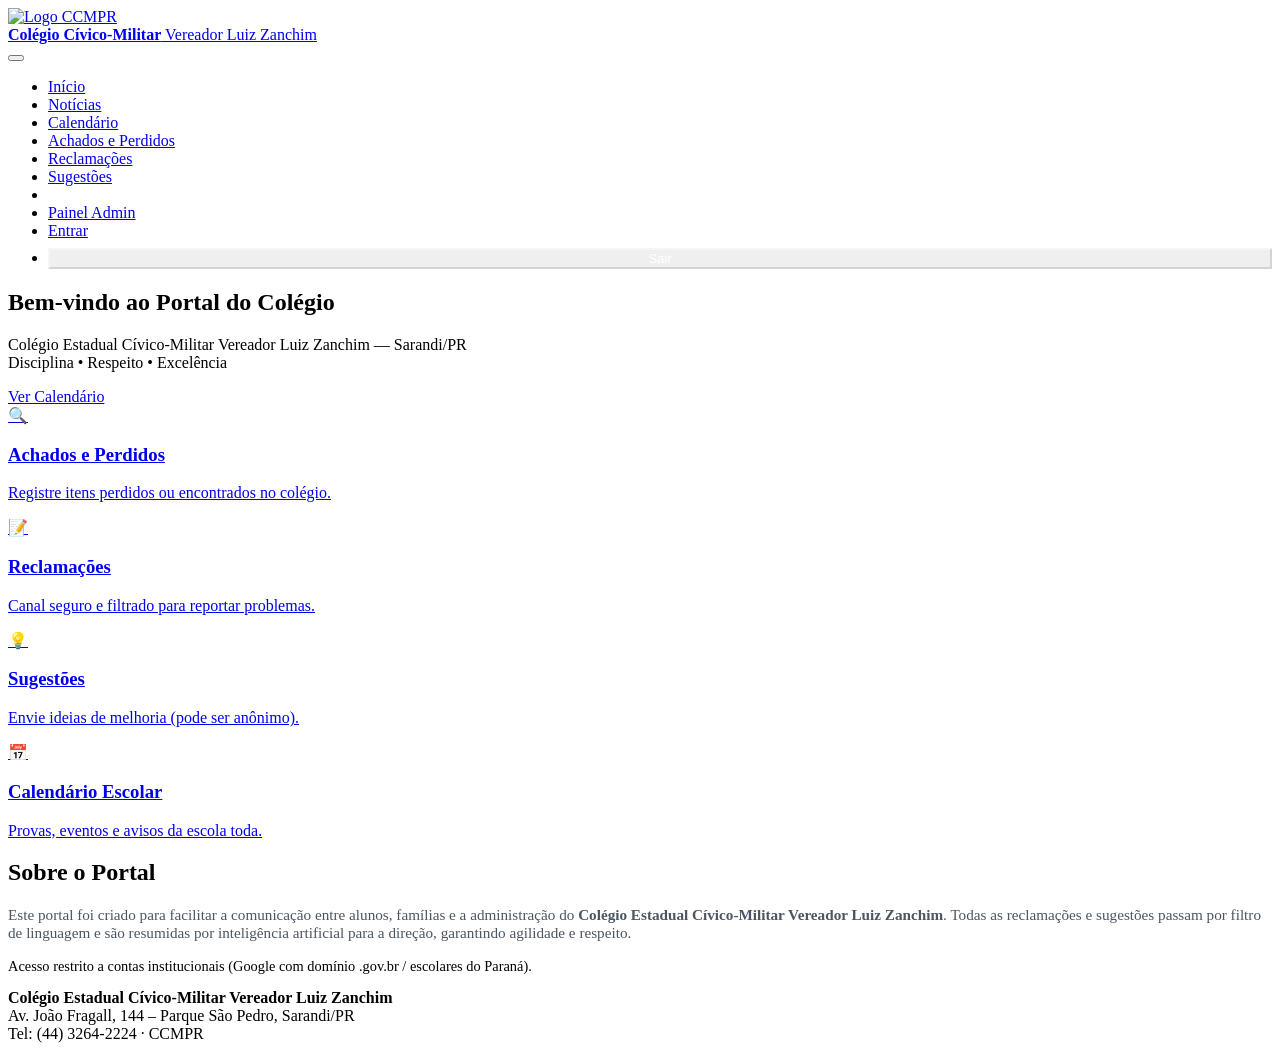
==== index.html @ 5ff1b3f7 "Add portal escolar: home, noticias, calendario, achados, reclamacoes, sugestoes" ====
<!DOCTYPE html>
<html lang="pt-BR">
<head>
  <meta charset="UTF-8" />
  <meta name="viewport" content="width=device-width, initial-scale=1.0" />
  <title>Colégio Estadual Cívico-Militar Vereador Luiz Zanchim</title>
  <link rel="stylesheet" href="css/style.css" />
  <link rel="icon" href="assets/logo.svg" />
</head>
<body>
  <header class="header">
    <div class="header-inner">
      <a href="index.html" class="logo-area">
        <img src="assets/logo.svg" alt="Logo CCMPR" />
        <div class="logo-text">
          <strong>Colégio Cívico-Militar</strong>
          <span>Vereador Luiz Zanchim</span>
        </div>
      </a>

      <button class="hamburger" id="hamburger" aria-label="Menu">
        <span></span><span></span><span></span>
      </button>

      <nav class="nav" id="nav">
        <ul>
          <li><a href="index.html" class="active">Início</a></li>
          <li><a href="noticias.html">Notícias</a></li>
          <li><a href="calendario.html">Calendário</a></li>
          <li><a href="achados.html">Achados e Perdidos</a></li>
          <li><a href="reclamacoes.html">Reclamações</a></li>
          <li><a href="sugestoes.html">Sugestões</a></li>
          <li class="divider"></li>
          <li id="nav-admin" class="hidden"><a href="admin.html">Painel Admin</a></li>
          <li id="nav-login"><a href="login.html">Entrar</a></li>
          <li><button class="btn btn-sm btn-outline hidden" id="btn-logout" style="width:100%;margin-top:0.5rem;border-color:rgba(255,255,255,0.4);color:white">Sair</button></li>
        </ul>
        <div class="user-info hidden" id="user-info"></div>
      </nav>
    </div>
  </header>
  <div class="overlay" id="overlay"></div>

  <main class="main">
    <section class="hero">
      <h1>Bem-vindo ao Portal do Colégio</h1>
      <p>Colégio Estadual Cívico-Militar Vereador Luiz Zanchim — Sarandi/PR<br>
         Disciplina • Respeito • Excelência</p>
      <div class="hero-btns">
        <a href="calendario.html" class="btn btn-primary">Ver Calendário</a>
        <a href="noticias.html" class="btn btn-outline" style="border-color:white;color:white">Notícias</a>
      </div>
    </section>

    <div class="features">
      <a href="achados.html" class="feature-card">
        <div class="feature-icon">🔍</div>
        <h3>Achados e Perdidos</h3>
        <p>Registre itens perdidos ou encontrados no colégio.</p>
      </a>
      <a href="reclamacoes.html" class="feature-card">
        <div class="feature-icon">📝</div>
        <h3>Reclamações</h3>
        <p>Canal seguro e filtrado para reportar problemas.</p>
      </a>
      <a href="sugestoes.html" class="feature-card">
        <div class="feature-icon">💡</div>
        <h3>Sugestões</h3>
        <p>Envie ideias de melhoria (pode ser anônimo).</p>
      </a>
      <a href="calendario.html" class="feature-card">
        <div class="feature-icon">📅</div>
        <h3>Calendário Escolar</h3>
        <p>Provas, eventos e avisos da escola toda.</p>
      </a>
    </div>

    <div class="card">
      <div class="card-header">
        <h2 class="card-title">Sobre o Portal</h2>
      </div>
      <p style="font-size:0.95rem;color:#4b5563">
        Este portal foi criado para facilitar a comunicação entre alunos, famílias e a administração do
        <strong>Colégio Estadual Cívico-Militar Vereador Luiz Zanchim</strong>.
        Todas as reclamações e sugestões passam por filtro de linguagem e são resumidas por inteligência artificial
        para a direção, garantindo agilidade e respeito.
      </p>
      <p style="margin-top:0.75rem;font-size:0.9rem;color:var(--gray)">
        Acesso restrito a contas institucionais (Google com domínio .gov.br / escolares do Paraná).
      </p>
    </div>
  </main>

  <footer class="footer">
    <strong>Colégio Estadual Cívico-Militar Vereador Luiz Zanchim</strong><br>
    Av. João Fragall, 144 – Parque São Pedro, Sarandi/PR<br>
    Tel: (44) 3264-2224 · CCMPR
  </footer>

  <script src="js/app.js"></script>
</body>
</html>
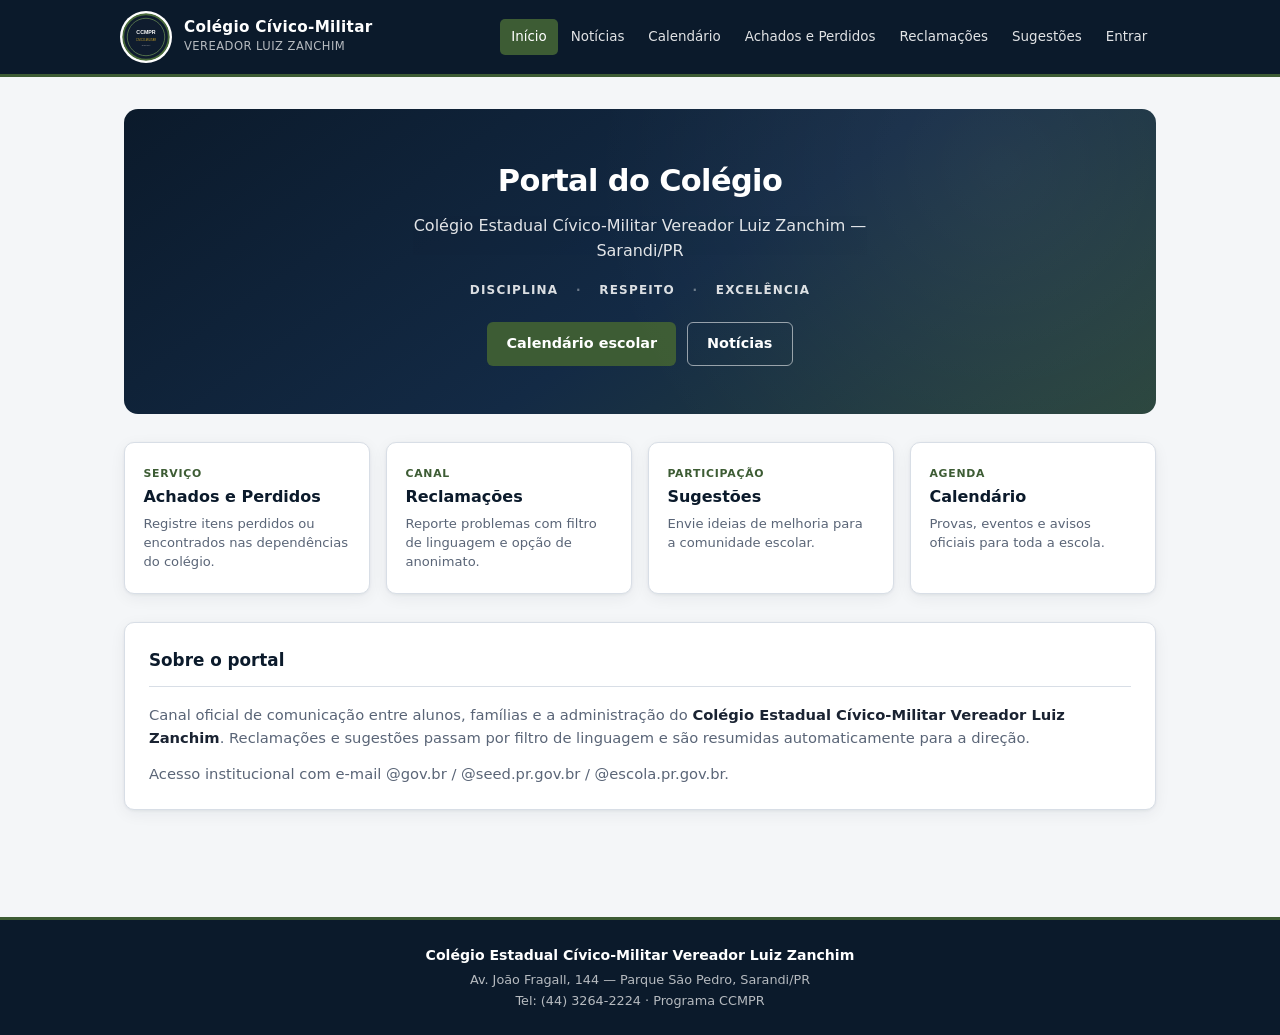
==== commit 53a2356b: "Home redesenhada: sem emojis, visual institucional" ====
--- a/index.html
+++ b/index.html
@@ -17,11 +17,9 @@
           <span>Vereador Luiz Zanchim</span>
         </div>
       </a>
-
       <button class="hamburger" id="hamburger" aria-label="Menu">
         <span></span><span></span><span></span>
       </button>
-
       <nav class="nav" id="nav">
         <ul>
           <li><a href="index.html" class="active">Início</a></li>
@@ -43,60 +41,64 @@
 
   <main class="main">
     <section class="hero">
-      <h1>Bem-vindo ao Portal do Colégio</h1>
-      <p>Colégio Estadual Cívico-Militar Vereador Luiz Zanchim — Sarandi/PR<br>
-         Disciplina • Respeito • Excelência</p>
+      <h1>Portal do Colégio</h1>
+      <p>Colégio Estadual Cívico-Militar Vereador Luiz Zanchim — Sarandi/PR</p>
+      <div class="hero-values">
+        <span>Disciplina</span>
+        <span>Respeito</span>
+        <span>Excelência</span>
+      </div>
       <div class="hero-btns">
-        <a href="calendario.html" class="btn btn-primary">Ver Calendário</a>
-        <a href="noticias.html" class="btn btn-outline" style="border-color:white;color:white">Notícias</a>
+        <a href="calendario.html" class="btn btn-primary">Calendário escolar</a>
+        <a href="noticias.html" class="btn btn-outline">Notícias</a>
       </div>
     </section>
 
     <div class="features">
       <a href="achados.html" class="feature-card">
-        <div class="feature-icon">🔍</div>
+        <span class="feature-label">Serviço</span>
         <h3>Achados e Perdidos</h3>
-        <p>Registre itens perdidos ou encontrados no colégio.</p>
+        <p>Registre itens perdidos ou encontrados nas dependências do colégio.</p>
       </a>
       <a href="reclamacoes.html" class="feature-card">
-        <div class="feature-icon">📝</div>
+        <span class="feature-label">Canal</span>
         <h3>Reclamações</h3>
-        <p>Canal seguro e filtrado para reportar problemas.</p>
+        <p>Reporte problemas com filtro de linguagem e opção de anonimato.</p>
       </a>
       <a href="sugestoes.html" class="feature-card">
-        <div class="feature-icon">💡</div>
+        <span class="feature-label">Participação</span>
         <h3>Sugestões</h3>
-        <p>Envie ideias de melhoria (pode ser anônimo).</p>
+        <p>Envie ideias de melhoria para a comunidade escolar.</p>
       </a>
       <a href="calendario.html" class="feature-card">
-        <div class="feature-icon">📅</div>
-        <h3>Calendário Escolar</h3>
-        <p>Provas, eventos e avisos da escola toda.</p>
+        <span class="feature-label">Agenda</span>
+        <h3>Calendário</h3>
+        <p>Provas, eventos e avisos oficiais para toda a escola.</p>
       </a>
     </div>
 
     <div class="card">
       <div class="card-header">
-        <h2 class="card-title">Sobre o Portal</h2>
+        <h2 class="card-title">Sobre o portal</h2>
       </div>
-      <p style="font-size:0.95rem;color:#4b5563">
-        Este portal foi criado para facilitar a comunicação entre alunos, famílias e a administração do
+      <p class="info-block">
+        Canal oficial de comunicação entre alunos, famílias e a administração do
         <strong>Colégio Estadual Cívico-Militar Vereador Luiz Zanchim</strong>.
-        Todas as reclamações e sugestões passam por filtro de linguagem e são resumidas por inteligência artificial
-        para a direção, garantindo agilidade e respeito.
+        Reclamações e sugestões passam por filtro de linguagem e são resumidas
+        automaticamente para a direção.
       </p>
-      <p style="margin-top:0.75rem;font-size:0.9rem;color:var(--gray)">
-        Acesso restrito a contas institucionais (Google com domínio .gov.br / escolares do Paraná).
+      <p class="info-block" style="margin-top:0.75rem">
+        Acesso institucional com e-mail @gov.br / @seed.pr.gov.br / @escola.pr.gov.br.
       </p>
     </div>
   </main>
 
   <footer class="footer">
-    <strong>Colégio Estadual Cívico-Militar Vereador Luiz Zanchim</strong><br>
-    Av. João Fragall, 144 – Parque São Pedro, Sarandi/PR<br>
-    Tel: (44) 3264-2224 · CCMPR
+    <strong>Colégio Estadual Cívico-Militar Vereador Luiz Zanchim</strong>
+    Av. João Fragall, 144 — Parque São Pedro, Sarandi/PR<br>
+    Tel: (44) 3264-2224 · Programa CCMPR
   </footer>
 
   <script src="js/app.js"></script>
 </body>
-</html>+</html>
--- a/css/style.css
+++ b/css/style.css
@@ -0,0 +1,174 @@
+/* CCM Luiz Zanchim — design institucional */
+:root {
+  --navy: #0b1a2b;
+  --navy-mid: #132a45;
+  --navy-soft: #1e3a5f;
+  --olive: #3d5c34;
+  --olive-mid: #4f7344;
+  --olive-soft: #e8f0e6;
+  --gold: #b8973a;
+  --white: #ffffff;
+  --bg: #f4f6f8;
+  --text: #1a2332;
+  --text-muted: #5a6577;
+  --border: #d8dee6;
+  --danger: #9b1c1c;
+  --radius: 10px;
+  --radius-sm: 6px;
+  --shadow: 0 1px 3px rgba(11,26,43,.06), 0 4px 16px rgba(11,26,43,.06);
+  --shadow-lg: 0 8px 30px rgba(11,26,43,.1);
+  --font: "Segoe UI", system-ui, -apple-system, BlinkMacSystemFont, "Helvetica Neue", Arial, sans-serif;
+  --max: 1080px;
+}
+*,*::before,*::after{box-sizing:border-box;margin:0;padding:0}
+html{scroll-behavior:smooth;-webkit-text-size-adjust:100%}
+body{font-family:var(--font);background:var(--bg);color:var(--text);line-height:1.6;min-height:100vh;font-size:16px}
+a{color:inherit;text-decoration:none}
+img{max-width:100%;display:block}
+ul{list-style:none}
+button,input,textarea,select{font-family:inherit}
+
+.header{background:var(--navy);color:var(--white);position:sticky;top:0;z-index:1000;border-bottom:3px solid var(--olive)}
+.header-inner{max-width:var(--max);margin:0 auto;padding:.7rem 1.25rem;display:flex;align-items:center;justify-content:space-between;gap:1rem}
+.logo-area{display:flex;align-items:center;gap:.75rem;min-width:0}
+.logo-area img{width:48px;height:48px;border-radius:50%;border:2px solid rgba(255,255,255,.2);background:var(--white);flex-shrink:0;object-fit:cover}
+.logo-text{display:flex;flex-direction:column;min-width:0}
+.logo-text strong{font-size:.9rem;font-weight:650;letter-spacing:.02em;line-height:1.25;white-space:nowrap;overflow:hidden;text-overflow:ellipsis}
+.logo-text span{font-size:.7rem;opacity:.7;letter-spacing:.04em;text-transform:uppercase}
+
+.hamburger{width:44px;height:44px;display:flex;flex-direction:column;align-items:center;justify-content:center;gap:5px;background:transparent;border:none;cursor:pointer;flex-shrink:0}
+.hamburger span{display:block;width:20px;height:2px;background:var(--white);border-radius:1px;transition:.25s ease}
+.hamburger.active span:nth-child(1){transform:translateY(7px) rotate(45deg)}
+.hamburger.active span:nth-child(2){opacity:0}
+.hamburger.active span:nth-child(3){transform:translateY(-7px) rotate(-45deg)}
+
+.nav{position:fixed;top:0;right:-100%;width:min(300px,88vw);height:100vh;background:var(--navy-mid);padding:4.5rem 1.25rem 2rem;transition:right .28s ease;box-shadow:-8px 0 30px rgba(0,0,0,.3);overflow-y:auto;z-index:1001}
+.nav.open{right:0}
+.nav ul{display:flex;flex-direction:column;gap:.2rem}
+.nav a{display:flex;align-items:center;min-height:46px;padding:.7rem 1rem;border-radius:var(--radius-sm);font-size:.95rem;font-weight:500;color:rgba(255,255,255,.88);transition:background .2s,color .2s}
+.nav a:hover,.nav a.active{background:var(--olive);color:var(--white)}
+.nav .divider{height:1px;background:rgba(255,255,255,.1);margin:.6rem 0}
+.nav .user-info{margin-top:1.25rem;padding:.9rem 1rem;background:rgba(0,0,0,.25);border-radius:var(--radius-sm);font-size:.85rem;line-height:1.4}
+.overlay{position:fixed;inset:0;background:rgba(0,0,0,.45);opacity:0;visibility:hidden;transition:.25s;z-index:999}
+.overlay.show{opacity:1;visibility:visible}
+
+.main{max-width:var(--max);margin:0 auto;padding:1.5rem 1.25rem 3rem}
+.page-title{font-size:1.5rem;font-weight:700;color:var(--navy);margin-bottom:.3rem;letter-spacing:-.01em}
+.page-subtitle{color:var(--text-muted);font-size:.95rem;margin-bottom:1.5rem;max-width:560px}
+
+.hero{background:linear-gradient(145deg,var(--navy) 0%,var(--navy-mid) 55%,var(--olive) 140%);color:var(--white);border-radius:14px;padding:2.25rem 1.5rem;margin-bottom:1.75rem;text-align:center;position:relative;overflow:hidden}
+.hero::after{content:"";position:absolute;inset:0;background:radial-gradient(circle at 85% 20%,rgba(255,255,255,.06),transparent 45%);pointer-events:none}
+.hero h1{font-size:1.45rem;font-weight:700;margin-bottom:.5rem;letter-spacing:-.02em;position:relative}
+.hero p{font-size:.92rem;opacity:.88;max-width:480px;margin:0 auto 1.1rem;position:relative;line-height:1.55}
+.hero-values{display:flex;flex-wrap:wrap;justify-content:center;gap:.35rem 1.1rem;margin-bottom:1.35rem;position:relative;font-size:.75rem;letter-spacing:.1em;text-transform:uppercase;opacity:.85;font-weight:600}
+.hero-values span+span::before{content:"·";margin-right:1.1rem;opacity:.45}
+.hero-btns{display:flex;flex-wrap:wrap;gap:.65rem;justify-content:center;position:relative}
+
+.btn{display:inline-flex;align-items:center;justify-content:center;gap:.4rem;padding:.7rem 1.2rem;border:none;border-radius:var(--radius-sm);font-weight:600;font-size:.9rem;cursor:pointer;transition:.2s ease;min-height:44px;line-height:1.2}
+.btn-primary{background:var(--olive);color:var(--white)}.btn-primary:hover{background:var(--olive-mid)}
+.btn-navy{background:var(--navy);color:var(--white)}.btn-navy:hover{background:var(--navy-soft)}
+.btn-outline{background:transparent;border:1.5px solid rgba(255,255,255,.55);color:var(--white)}.btn-outline:hover{background:rgba(255,255,255,.12);border-color:var(--white)}
+.btn-outline-dark{background:transparent;border:1.5px solid var(--olive);color:var(--olive)}.btn-outline-dark:hover{background:var(--olive);color:var(--white)}
+.btn-sm{padding:.4rem .85rem;font-size:.8rem;min-height:36px}
+.btn:disabled{opacity:.5;cursor:not-allowed}
+
+.features{display:grid;grid-template-columns:1fr 1fr;gap:.85rem;margin-bottom:1.75rem}
+.feature-card{background:var(--white);border:1px solid var(--border);border-radius:var(--radius);padding:1.25rem 1rem;text-align:left;transition:.2s ease;box-shadow:var(--shadow);display:flex;flex-direction:column;gap:.3rem}
+.feature-card:hover{border-color:var(--olive);box-shadow:var(--shadow-lg);transform:translateY(-2px)}
+.feature-label{font-size:.68rem;font-weight:700;letter-spacing:.07em;text-transform:uppercase;color:var(--olive)}
+.feature-card h3{font-size:1rem;font-weight:650;color:var(--navy);line-height:1.3}
+.feature-card p{font-size:.82rem;color:var(--text-muted);line-height:1.45;margin-top:.1rem}
+
+.card{background:var(--white);border:1px solid var(--border);border-radius:var(--radius);box-shadow:var(--shadow);padding:1.35rem;margin-bottom:1.15rem}
+.card-header{display:flex;justify-content:space-between;align-items:center;margin-bottom:1rem;padding-bottom:.75rem;border-bottom:1px solid var(--border)}
+.card-title{font-size:1.05rem;font-weight:650;color:var(--navy)}
+
+.form-group{margin-bottom:1.1rem}
+.form-group label{display:block;font-weight:600;font-size:.85rem;margin-bottom:.35rem;color:var(--navy)}
+.form-group input,.form-group textarea,.form-group select{width:100%;padding:.75rem .9rem;border:1.5px solid var(--border);border-radius:var(--radius-sm);font-size:1rem;background:var(--white);color:var(--text);transition:border-color .2s,box-shadow .2s}
+.form-group input:focus,.form-group textarea:focus,.form-group select:focus{outline:none;border-color:var(--olive);box-shadow:0 0 0 3px rgba(61,92,52,.15)}
+.form-group textarea{min-height:120px;resize:vertical}
+.form-hint{font-size:.78rem;color:var(--text-muted);margin-top:.3rem}
+.checkbox-row{display:flex;align-items:center;gap:.55rem;margin:.85rem 0;font-size:.9rem}
+.checkbox-row input{width:18px;height:18px;accent-color:var(--olive);flex-shrink:0}
+.filter-warning{display:none;background:#fef2f2;border:1px solid #f5c2c2;color:var(--danger);padding:.7rem .9rem;border-radius:var(--radius-sm);font-size:.85rem;margin-top:.5rem}
+.filter-warning.show{display:block}
+
+.badge{display:inline-block;padding:.2rem .55rem;border-radius:4px;font-size:.68rem;font-weight:700;letter-spacing:.03em;text-transform:uppercase}
+.badge-pending{background:#fef3c7;color:#854d0e}
+.badge-lost{background:#fee2e2;color:#991b1b}
+.badge-found{background:#dbeafe;color:#1e40af}
+.badge-anon{background:#e5e7eb;color:#374151}
+
+.item-list{display:flex;flex-direction:column;gap:.75rem}
+.item-card{background:var(--white);border:1px solid var(--border);border-radius:var(--radius);padding:1.1rem 1.15rem;transition:.2s}
+.item-card:hover{border-color:var(--olive-mid);box-shadow:var(--shadow)}
+.item-meta{display:flex;flex-wrap:wrap;gap:.4rem 1rem;font-size:.8rem;color:var(--text-muted);margin-top:.5rem}
+
+.calendar-nav{display:flex;align-items:center;justify-content:space-between;gap:.5rem;margin-bottom:1.15rem}
+.calendar-nav h2{font-size:1.1rem;font-weight:650;text-align:center;flex:1;text-transform:capitalize;color:var(--navy)}
+.calendar-grid{display:grid;grid-template-columns:repeat(7,1fr);gap:3px;margin-bottom:1.35rem}
+.cal-day-name{text-align:center;font-size:.68rem;font-weight:700;color:var(--text-muted);padding:.35rem 0;text-transform:uppercase;letter-spacing:.04em}
+.cal-day{aspect-ratio:1;display:flex;flex-direction:column;align-items:center;justify-content:flex-start;padding:.35rem .1rem;border-radius:6px;font-size:.8rem;background:var(--white);border:1px solid transparent;color:var(--text)}
+.cal-day.other-month{opacity:.3}
+.cal-day.today{border-color:var(--olive);background:var(--olive-soft);font-weight:700}
+.cal-day.has-event{background:#eef4ec}
+.cal-dot{width:5px;height:5px;border-radius:50%;background:var(--olive);margin-top:2px}
+.event-list{display:flex;flex-direction:column;gap:.6rem}
+.event-item{display:flex;gap:.85rem;padding:.85rem 1rem;background:var(--bg);border-radius:var(--radius-sm);border-left:3px solid var(--olive)}
+.event-date{min-width:44px;text-align:center;font-weight:700;color:var(--olive);font-size:.85rem;line-height:1.3}
+.event-info h4{font-size:.92rem;font-weight:650;margin-bottom:.15rem;color:var(--navy)}
+.event-info p{font-size:.8rem;color:var(--text-muted)}
+
+.news-grid{display:grid;gap:1rem}
+.news-card{background:var(--white);border:1px solid var(--border);border-radius:var(--radius);overflow:hidden;box-shadow:var(--shadow);transition:.2s}
+.news-card:hover{box-shadow:var(--shadow-lg);border-color:var(--olive-mid)}
+.news-body{padding:1.2rem 1.25rem}
+.news-date{font-size:.75rem;color:var(--text-muted);margin-bottom:.35rem;font-weight:500}
+.news-body h3{font-size:1.05rem;font-weight:650;margin-bottom:.45rem;color:var(--navy);line-height:1.35}
+.news-body p{font-size:.9rem;color:var(--text-muted);line-height:1.55}
+
+.admin-summary{background:linear-gradient(145deg,var(--navy) 0%,var(--navy-mid) 70%);color:var(--white);border-radius:var(--radius);padding:1.35rem;margin-bottom:1.35rem;border-top:3px solid var(--olive)}
+.admin-summary h3{font-size:1rem;font-weight:650;margin-bottom:.75rem}
+.summary-box{background:rgba(255,255,255,.08);border-radius:var(--radius-sm);padding:1rem;font-size:.9rem;line-height:1.55;border:1px solid rgba(255,255,255,.1)}
+.stats-row{display:grid;grid-template-columns:repeat(3,1fr);gap:.55rem;margin-top:1rem}
+.stat-box{background:rgba(255,255,255,.08);border-radius:var(--radius-sm);padding:.85rem .5rem;text-align:center;border:1px solid rgba(255,255,255,.08)}
+.stat-box .num{font-size:1.35rem;font-weight:700;line-height:1.2}
+.stat-box .label{font-size:.68rem;opacity:.8;margin-top:.15rem;text-transform:uppercase;letter-spacing:.04em}
+
+.empty-state{text-align:center;padding:2.25rem 1rem;color:var(--text-muted);font-size:.95rem}
+.login-box{max-width:400px;margin:1.5rem auto;text-align:center}
+.login-box img{width:80px;height:80px;margin:0 auto 1.15rem;border-radius:50%;border:2px solid var(--border)}
+
+.footer{background:var(--navy);color:rgba(255,255,255,.7);text-align:center;padding:1.5rem 1.25rem;font-size:.8rem;margin-top:2rem;border-top:3px solid var(--olive);line-height:1.6}
+.footer strong{color:var(--white);display:block;margin-bottom:.25rem;font-size:.88rem}
+
+.hidden{display:none!important}
+.flex-between{display:flex;justify-content:space-between;align-items:center;flex-wrap:wrap;gap:.65rem}
+.info-block{font-size:.92rem;color:var(--text-muted);line-height:1.6}
+.info-block strong{color:var(--text)}
+
+@media(min-width:768px){
+  .hamburger{display:none}
+  .nav{position:static;width:auto;height:auto;background:transparent;padding:0;box-shadow:none;overflow:visible}
+  .nav ul{flex-direction:row;align-items:center;gap:.1rem}
+  .nav a{padding:.45rem .7rem;font-size:.84rem;min-height:auto;border-radius:5px}
+  .nav .divider,.nav .user-info{display:none}
+  .logo-area img{width:52px;height:52px}
+  .logo-text strong{font-size:.95rem}
+  .logo-text span{font-size:.72rem}
+  .main{padding:2rem 1.5rem 3.5rem}
+  .page-title{font-size:1.75rem}
+  .hero{padding:3rem 2.5rem}
+  .hero h1{font-size:1.9rem}
+  .hero p{font-size:1rem}
+  .features{grid-template-columns:repeat(4,1fr);gap:1rem}
+  .feature-card{padding:1.35rem 1.15rem}
+  .card{padding:1.5rem}
+}
+@media(max-width:400px){
+  .features{grid-template-columns:1fr}
+  .hero-btns{flex-direction:column}
+  .hero-btns .btn{width:100%}
+  .logo-text strong{max-width:140px}
+}
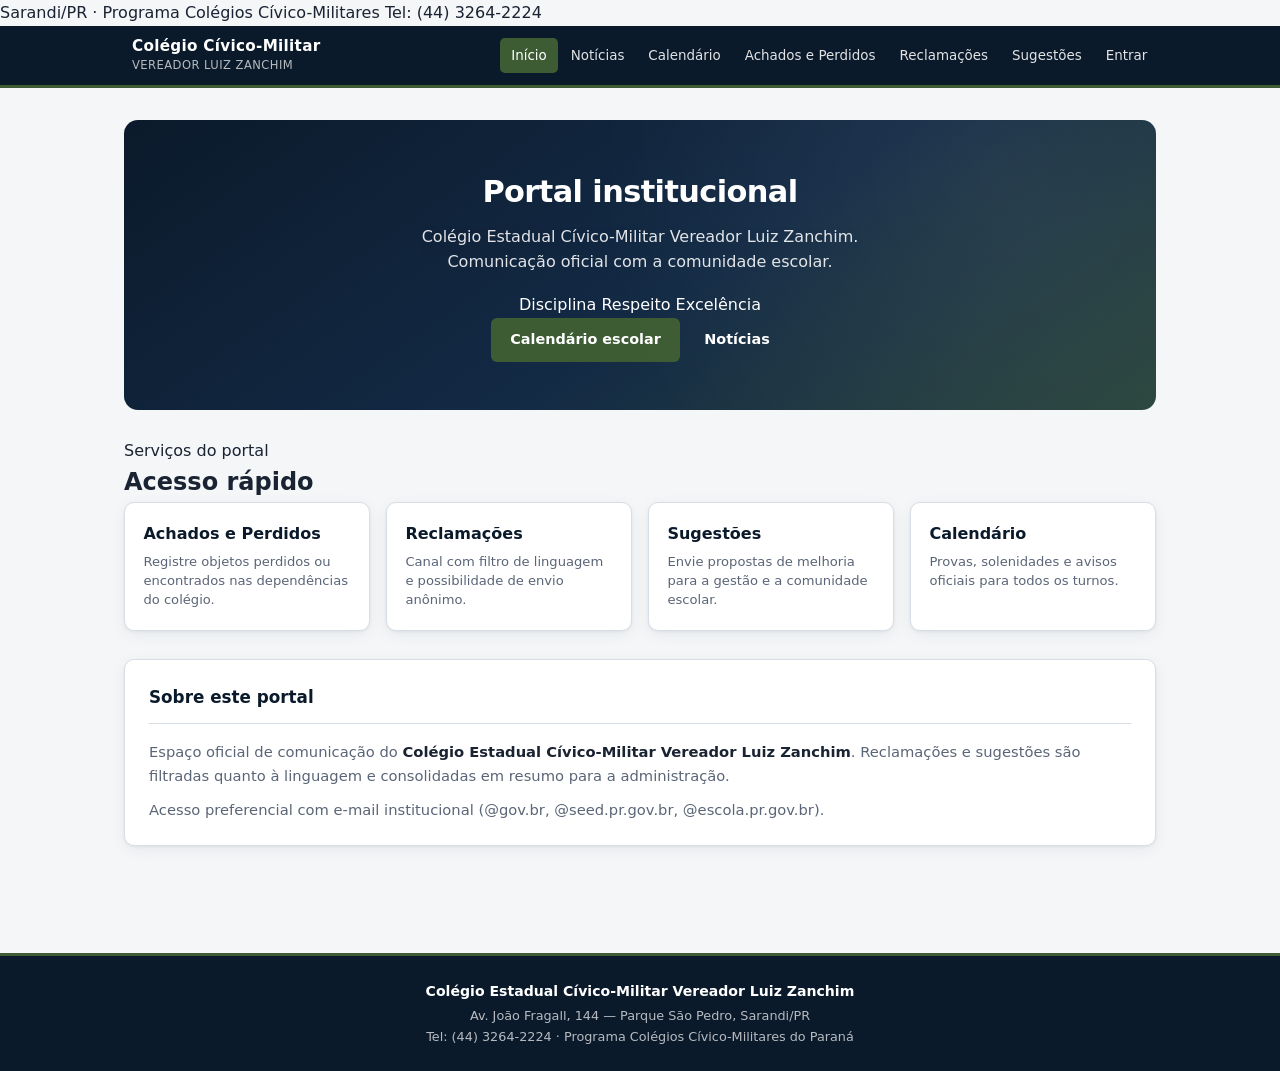
==== commit 3b946890: "Layout profissional: header branco, logo real, hero integrado" ====
--- a/index.html
+++ b/index.html
@@ -5,21 +5,24 @@
   <meta name="viewport" content="width=device-width, initial-scale=1.0" />
   <title>Colégio Estadual Cívico-Militar Vereador Luiz Zanchim</title>
   <link rel="stylesheet" href="css/style.css" />
-  <link rel="icon" href="assets/logo.svg" />
 </head>
 <body>
+  <div class="topbar">
+    <div class="topbar-inner">
+      <span>Sarandi/PR · Programa Colégios Cívico-Militares</span>
+      <span>Tel: (44) 3264-2224</span>
+    </div>
+  </div>
   <header class="header">
     <div class="header-inner">
       <a href="index.html" class="logo-area">
-        <img src="assets/logo.svg" alt="Logo CCMPR" />
+        <div class="logo-mark" role="img" aria-label="Logo CCMPR"></div>
         <div class="logo-text">
           <strong>Colégio Cívico-Militar</strong>
           <span>Vereador Luiz Zanchim</span>
         </div>
       </a>
-      <button class="hamburger" id="hamburger" aria-label="Menu">
-        <span></span><span></span><span></span>
-      </button>
+      <button class="hamburger" id="hamburger" aria-label="Menu"><span></span><span></span><span></span></button>
       <nav class="nav" id="nav">
         <ul>
           <li><a href="index.html" class="active">Início</a></li>
@@ -31,74 +34,51 @@
           <li class="divider"></li>
           <li id="nav-admin" class="hidden"><a href="admin.html">Painel Admin</a></li>
           <li id="nav-login"><a href="login.html">Entrar</a></li>
-          <li><button class="btn btn-sm btn-outline hidden" id="btn-logout" style="width:100%;margin-top:0.5rem;border-color:rgba(255,255,255,0.4);color:white">Sair</button></li>
+          <li><button class="btn btn-sm btn-secondary hidden" id="btn-logout" style="width:100%;margin-top:.4rem">Sair</button></li>
         </ul>
         <div class="user-info hidden" id="user-info"></div>
       </nav>
     </div>
   </header>
   <div class="overlay" id="overlay"></div>
-
   <main class="main">
     <section class="hero">
-      <h1>Portal do Colégio</h1>
-      <p>Colégio Estadual Cívico-Militar Vereador Luiz Zanchim — Sarandi/PR</p>
-      <div class="hero-values">
-        <span>Disciplina</span>
-        <span>Respeito</span>
-        <span>Excelência</span>
+      <div class="hero-brand">
+        <div class="hero-logo" role="img" aria-label="Brasão CCMPR"></div>
+        <div class="hero-copy">
+          <h1>Portal institucional</h1>
+          <p>Colégio Estadual Cívico-Militar Vereador Luiz Zanchim. Comunicação oficial com a comunidade escolar.</p>
+          <div class="hero-meta">
+            <span class="pill">Disciplina</span>
+            <span class="pill">Respeito</span>
+            <span class="pill">Excelência</span>
+          </div>
+        </div>
       </div>
-      <div class="hero-btns">
+      <div class="hero-actions">
         <a href="calendario.html" class="btn btn-primary">Calendário escolar</a>
-        <a href="noticias.html" class="btn btn-outline">Notícias</a>
+        <a href="noticias.html" class="btn btn-secondary">Notícias</a>
       </div>
     </section>
-
+    <p class="section-label">Serviços do portal</p>
+    <h2 class="section-title">Acesso rápido</h2>
     <div class="features">
-      <a href="achados.html" class="feature-card">
-        <span class="feature-label">Serviço</span>
-        <h3>Achados e Perdidos</h3>
-        <p>Registre itens perdidos ou encontrados nas dependências do colégio.</p>
-      </a>
-      <a href="reclamacoes.html" class="feature-card">
-        <span class="feature-label">Canal</span>
-        <h3>Reclamações</h3>
-        <p>Reporte problemas com filtro de linguagem e opção de anonimato.</p>
-      </a>
-      <a href="sugestoes.html" class="feature-card">
-        <span class="feature-label">Participação</span>
-        <h3>Sugestões</h3>
-        <p>Envie ideias de melhoria para a comunidade escolar.</p>
-      </a>
-      <a href="calendario.html" class="feature-card">
-        <span class="feature-label">Agenda</span>
-        <h3>Calendário</h3>
-        <p>Provas, eventos e avisos oficiais para toda a escola.</p>
-      </a>
+      <a href="achados.html" class="feature-card"><h3>Achados e Perdidos</h3><p>Registre objetos perdidos ou encontrados nas dependências do colégio.</p></a>
+      <a href="reclamacoes.html" class="feature-card"><h3>Reclamações</h3><p>Canal com filtro de linguagem e possibilidade de envio anônimo.</p></a>
+      <a href="sugestoes.html" class="feature-card"><h3>Sugestões</h3><p>Envie propostas de melhoria para a gestão e a comunidade escolar.</p></a>
+      <a href="calendario.html" class="feature-card"><h3>Calendário</h3><p>Provas, solenidades e avisos oficiais para todos os turnos.</p></a>
     </div>
-
     <div class="card">
-      <div class="card-header">
-        <h2 class="card-title">Sobre o portal</h2>
-      </div>
-      <p class="info-block">
-        Canal oficial de comunicação entre alunos, famílias e a administração do
-        <strong>Colégio Estadual Cívico-Militar Vereador Luiz Zanchim</strong>.
-        Reclamações e sugestões passam por filtro de linguagem e são resumidas
-        automaticamente para a direção.
-      </p>
-      <p class="info-block" style="margin-top:0.75rem">
-        Acesso institucional com e-mail @gov.br / @seed.pr.gov.br / @escola.pr.gov.br.
-      </p>
+      <div class="card-header"><h2 class="card-title">Sobre este portal</h2></div>
+      <p class="info-block">Espaço oficial de comunicação do <strong>Colégio Estadual Cívico-Militar Vereador Luiz Zanchim</strong>. Reclamações e sugestões são filtradas quanto à linguagem e consolidadas em resumo para a administração.</p>
+      <p class="info-block" style="margin-top:.65rem">Acesso preferencial com e-mail institucional (@gov.br, @seed.pr.gov.br, @escola.pr.gov.br).</p>
     </div>
   </main>
-
   <footer class="footer">
     <strong>Colégio Estadual Cívico-Militar Vereador Luiz Zanchim</strong>
     Av. João Fragall, 144 — Parque São Pedro, Sarandi/PR<br>
-    Tel: (44) 3264-2224 · Programa CCMPR
+    Tel: (44) 3264-2224 · Programa Colégios Cívico-Militares do Paraná
   </footer>
-
   <script src="js/app.js"></script>
 </body>
 </html>
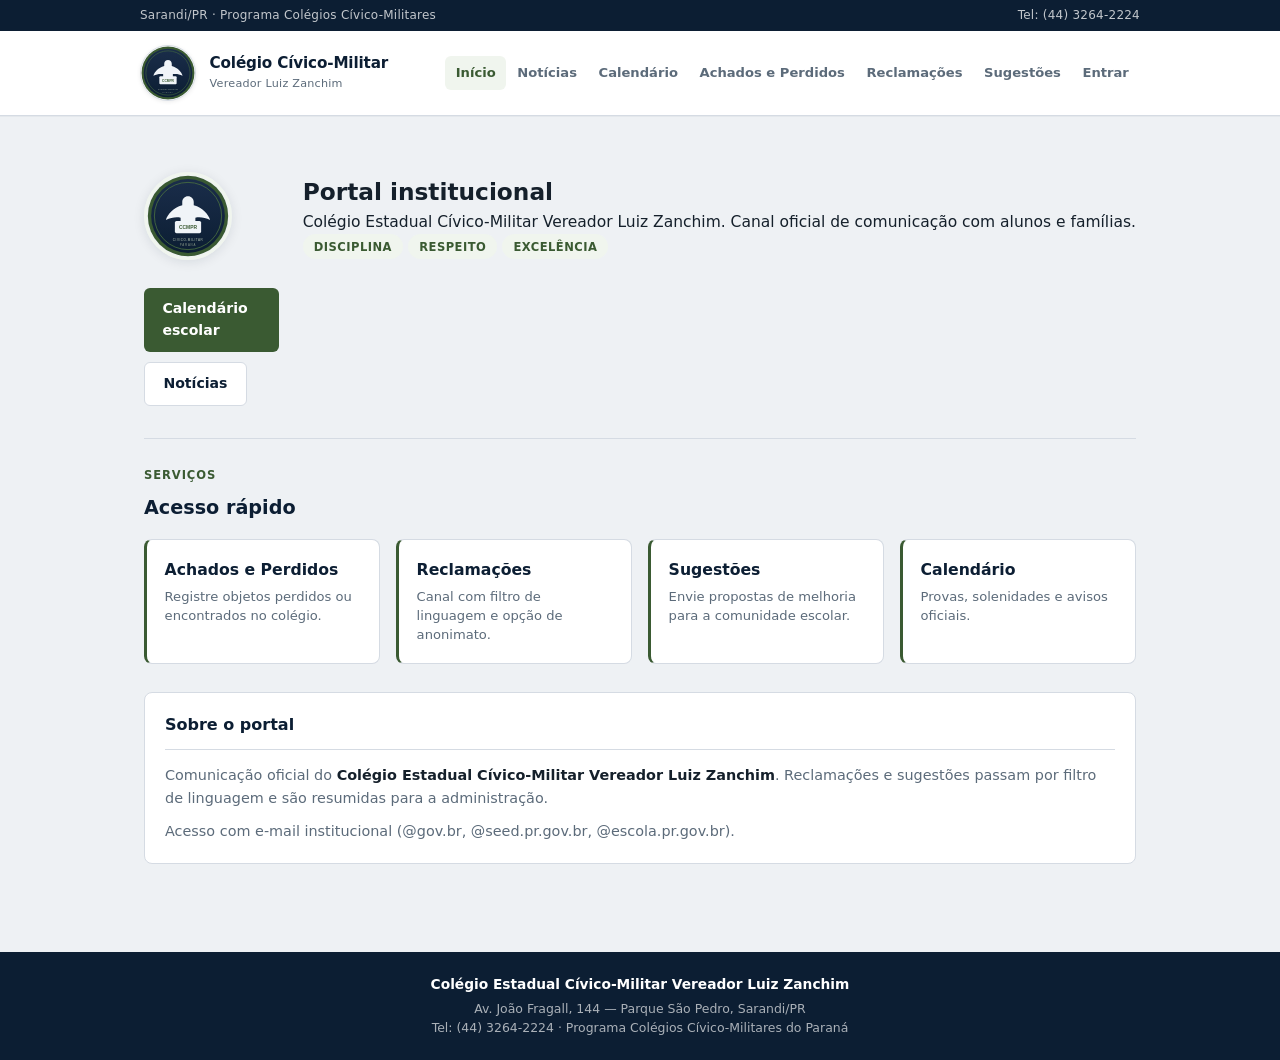
==== commit 6979fe0a: "Home: layout com logo real no header e hero" ====
--- a/index.html
+++ b/index.html
@@ -4,6 +4,7 @@
   <meta charset="UTF-8" />
   <meta name="viewport" content="width=device-width, initial-scale=1.0" />
   <title>Colégio Estadual Cívico-Militar Vereador Luiz Zanchim</title>
+  <link rel="stylesheet" href="css/logo.css" />
   <link rel="stylesheet" href="css/style.css" />
 </head>
 <body>
@@ -16,7 +17,7 @@
   <header class="header">
     <div class="header-inner">
       <a href="index.html" class="logo-area">
-        <div class="logo-mark" role="img" aria-label="Logo CCMPR"></div>
+        <div class="logo-mark" role="img" aria-label="Logo do Colégio Cívico-Militar"></div>
         <div class="logo-text">
           <strong>Colégio Cívico-Militar</strong>
           <span>Vereador Luiz Zanchim</span>
@@ -34,7 +35,7 @@
           <li class="divider"></li>
           <li id="nav-admin" class="hidden"><a href="admin.html">Painel Admin</a></li>
           <li id="nav-login"><a href="login.html">Entrar</a></li>
-          <li><button class="btn btn-sm btn-secondary hidden" id="btn-logout" style="width:100%;margin-top:.4rem">Sair</button></li>
+          <li><button class="btn btn-sm btn-secondary hidden" id="btn-logout" style="width:100%;margin-top:.35rem">Sair</button></li>
         </ul>
         <div class="user-info hidden" id="user-info"></div>
       </nav>
@@ -43,16 +44,14 @@
   <div class="overlay" id="overlay"></div>
   <main class="main">
     <section class="hero">
-      <div class="hero-brand">
-        <div class="hero-logo" role="img" aria-label="Brasão CCMPR"></div>
-        <div class="hero-copy">
-          <h1>Portal institucional</h1>
-          <p>Colégio Estadual Cívico-Militar Vereador Luiz Zanchim. Comunicação oficial com a comunidade escolar.</p>
-          <div class="hero-meta">
-            <span class="pill">Disciplina</span>
-            <span class="pill">Respeito</span>
-            <span class="pill">Excelência</span>
-          </div>
+      <div class="hero-logo" role="img" aria-label="Brasão CCMPR"></div>
+      <div class="hero-body">
+        <h1>Portal institucional</h1>
+        <p>Colégio Estadual Cívico-Militar Vereador Luiz Zanchim. Canal oficial de comunicação com alunos e famílias.</p>
+        <div class="hero-pills">
+          <span class="pill">Disciplina</span>
+          <span class="pill">Respeito</span>
+          <span class="pill">Excelência</span>
         </div>
       </div>
       <div class="hero-actions">
@@ -60,18 +59,18 @@
         <a href="noticias.html" class="btn btn-secondary">Notícias</a>
       </div>
     </section>
-    <p class="section-label">Serviços do portal</p>
+    <p class="section-label">Serviços</p>
     <h2 class="section-title">Acesso rápido</h2>
     <div class="features">
-      <a href="achados.html" class="feature-card"><h3>Achados e Perdidos</h3><p>Registre objetos perdidos ou encontrados nas dependências do colégio.</p></a>
-      <a href="reclamacoes.html" class="feature-card"><h3>Reclamações</h3><p>Canal com filtro de linguagem e possibilidade de envio anônimo.</p></a>
-      <a href="sugestoes.html" class="feature-card"><h3>Sugestões</h3><p>Envie propostas de melhoria para a gestão e a comunidade escolar.</p></a>
-      <a href="calendario.html" class="feature-card"><h3>Calendário</h3><p>Provas, solenidades e avisos oficiais para todos os turnos.</p></a>
+      <a href="achados.html" class="feature-card"><h3>Achados e Perdidos</h3><p>Registre objetos perdidos ou encontrados no colégio.</p></a>
+      <a href="reclamacoes.html" class="feature-card"><h3>Reclamações</h3><p>Canal com filtro de linguagem e opção de anonimato.</p></a>
+      <a href="sugestoes.html" class="feature-card"><h3>Sugestões</h3><p>Envie propostas de melhoria para a comunidade escolar.</p></a>
+      <a href="calendario.html" class="feature-card"><h3>Calendário</h3><p>Provas, solenidades e avisos oficiais.</p></a>
     </div>
     <div class="card">
-      <div class="card-header"><h2 class="card-title">Sobre este portal</h2></div>
-      <p class="info-block">Espaço oficial de comunicação do <strong>Colégio Estadual Cívico-Militar Vereador Luiz Zanchim</strong>. Reclamações e sugestões são filtradas quanto à linguagem e consolidadas em resumo para a administração.</p>
-      <p class="info-block" style="margin-top:.65rem">Acesso preferencial com e-mail institucional (@gov.br, @seed.pr.gov.br, @escola.pr.gov.br).</p>
+      <div class="card-header"><h2 class="card-title">Sobre o portal</h2></div>
+      <p class="info-block">Comunicação oficial do <strong>Colégio Estadual Cívico-Militar Vereador Luiz Zanchim</strong>. Reclamações e sugestões passam por filtro de linguagem e são resumidas para a administração.</p>
+      <p class="info-block" style="margin-top:.6rem">Acesso com e-mail institucional (@gov.br, @seed.pr.gov.br, @escola.pr.gov.br).</p>
     </div>
   </main>
   <footer class="footer">
--- a/css/logo.css
+++ b/css/logo.css
@@ -0,0 +1 @@
+:root{--logo:url("[data-uri]
--- a/css/style.css
+++ b/css/style.css
@@ -1,174 +1,145 @@
-/* CCM Luiz Zanchim — design institucional */
+/* Portal CCM Luiz Zanchim — layout institucional */
 :root {
-  --navy: #0b1a2b;
-  --navy-mid: #132a45;
-  --navy-soft: #1e3a5f;
-  --olive: #3d5c34;
-  --olive-mid: #4f7344;
-  --olive-soft: #e8f0e6;
-  --gold: #b8973a;
-  --white: #ffffff;
-  --bg: #f4f6f8;
-  --text: #1a2332;
-  --text-muted: #5a6577;
-  --border: #d8dee6;
-  --danger: #9b1c1c;
-  --radius: 10px;
-  --radius-sm: 6px;
-  --shadow: 0 1px 3px rgba(11,26,43,.06), 0 4px 16px rgba(11,26,43,.06);
-  --shadow-lg: 0 8px 30px rgba(11,26,43,.1);
-  --font: "Segoe UI", system-ui, -apple-system, BlinkMacSystemFont, "Helvetica Neue", Arial, sans-serif;
-  --max: 1080px;
+  --navy: #0c1e33;
+  --navy-2: #16324f;
+  --olive: #3a5a32;
+  --olive-2: #4a7040;
+  --olive-bg: #f0f5ee;
+  --gold: #a8892e;
+  --bg: #eef1f4;
+  --surface: #ffffff;
+  --text: #15202b;
+  --muted: #5c6b7a;
+  --line: #d5dbe3;
+  --radius: 8px;
+  --font: "Segoe UI", system-ui, -apple-system, "Helvetica Neue", Arial, sans-serif;
+  --max: 1040px;
+  --logo: url("../assets/logo.svg");
 }
 *,*::before,*::after{box-sizing:border-box;margin:0;padding:0}
-html{scroll-behavior:smooth;-webkit-text-size-adjust:100%}
-body{font-family:var(--font);background:var(--bg);color:var(--text);line-height:1.6;min-height:100vh;font-size:16px}
+html{scroll-behavior:smooth}
+body{font-family:var(--font);background:var(--bg);color:var(--text);line-height:1.55;font-size:15.5px;min-height:100vh}
 a{color:inherit;text-decoration:none}
 img{max-width:100%;display:block}
 ul{list-style:none}
-button,input,textarea,select{font-family:inherit}
-
-.header{background:var(--navy);color:var(--white);position:sticky;top:0;z-index:1000;border-bottom:3px solid var(--olive)}
-.header-inner{max-width:var(--max);margin:0 auto;padding:.7rem 1.25rem;display:flex;align-items:center;justify-content:space-between;gap:1rem}
-.logo-area{display:flex;align-items:center;gap:.75rem;min-width:0}
-.logo-area img{width:48px;height:48px;border-radius:50%;border:2px solid rgba(255,255,255,.2);background:var(--white);flex-shrink:0;object-fit:cover}
-.logo-text{display:flex;flex-direction:column;min-width:0}
-.logo-text strong{font-size:.9rem;font-weight:650;letter-spacing:.02em;line-height:1.25;white-space:nowrap;overflow:hidden;text-overflow:ellipsis}
-.logo-text span{font-size:.7rem;opacity:.7;letter-spacing:.04em;text-transform:uppercase}
-
-.hamburger{width:44px;height:44px;display:flex;flex-direction:column;align-items:center;justify-content:center;gap:5px;background:transparent;border:none;cursor:pointer;flex-shrink:0}
-.hamburger span{display:block;width:20px;height:2px;background:var(--white);border-radius:1px;transition:.25s ease}
+button,input,select,textarea{font:inherit}
+.topbar{background:var(--navy);color:rgba(255,255,255,.75);font-size:.75rem;letter-spacing:.02em}
+.topbar-inner{max-width:var(--max);margin:0 auto;padding:.4rem 1.25rem;display:flex;justify-content:space-between;gap:1rem;flex-wrap:wrap}
+.header{background:var(--surface);border-bottom:1px solid var(--line);position:sticky;top:0;z-index:1000;box-shadow:0 1px 0 rgba(12,30,51,.04)}
+.header-inner{max-width:var(--max);margin:0 auto;padding:.85rem 1.25rem;display:flex;align-items:center;justify-content:space-between;gap:1rem}
+.logo-area{display:flex;align-items:center;gap:.85rem;min-width:0}
+.logo-mark{width:52px;height:52px;border-radius:50%;background:var(--logo) center/cover no-repeat;flex-shrink:0;border:1px solid var(--line);box-shadow:0 1px 4px rgba(0,0,0,.08)}
+.logo-text strong{display:block;font-size:.95rem;font-weight:700;color:var(--navy);line-height:1.2;letter-spacing:-.01em}
+.logo-text span{display:block;font-size:.7rem;color:var(--muted);margin-top:.15rem;letter-spacing:.02em}
+.hamburger{width:42px;height:42px;border:1px solid var(--line);border-radius:6px;background:var(--surface);display:flex;flex-direction:column;align-items:center;justify-content:center;gap:5px;cursor:pointer}
+.hamburger span{width:18px;height:2px;background:var(--navy);border-radius:1px;transition:.2s}
 .hamburger.active span:nth-child(1){transform:translateY(7px) rotate(45deg)}
 .hamburger.active span:nth-child(2){opacity:0}
 .hamburger.active span:nth-child(3){transform:translateY(-7px) rotate(-45deg)}
-
-.nav{position:fixed;top:0;right:-100%;width:min(300px,88vw);height:100vh;background:var(--navy-mid);padding:4.5rem 1.25rem 2rem;transition:right .28s ease;box-shadow:-8px 0 30px rgba(0,0,0,.3);overflow-y:auto;z-index:1001}
+.nav{position:fixed;top:0;right:-100%;width:min(290px,88vw);height:100vh;background:var(--surface);padding:4.5rem 1.1rem 2rem;transition:right .25s ease;box-shadow:-6px 0 24px rgba(0,0,0,.12);z-index:1001;overflow-y:auto}
 .nav.open{right:0}
-.nav ul{display:flex;flex-direction:column;gap:.2rem}
-.nav a{display:flex;align-items:center;min-height:46px;padding:.7rem 1rem;border-radius:var(--radius-sm);font-size:.95rem;font-weight:500;color:rgba(255,255,255,.88);transition:background .2s,color .2s}
-.nav a:hover,.nav a.active{background:var(--olive);color:var(--white)}
-.nav .divider{height:1px;background:rgba(255,255,255,.1);margin:.6rem 0}
-.nav .user-info{margin-top:1.25rem;padding:.9rem 1rem;background:rgba(0,0,0,.25);border-radius:var(--radius-sm);font-size:.85rem;line-height:1.4}
-.overlay{position:fixed;inset:0;background:rgba(0,0,0,.45);opacity:0;visibility:hidden;transition:.25s;z-index:999}
+.nav ul{display:flex;flex-direction:column;gap:.15rem}
+.nav a{display:flex;align-items:center;min-height:44px;padding:.65rem .9rem;border-radius:6px;font-size:.92rem;font-weight:550;color:var(--text)}
+.nav a:hover,.nav a.active{background:var(--olive-bg);color:var(--olive)}
+.nav .divider{height:1px;background:var(--line);margin:.55rem 0}
+.nav .user-info{margin-top:1rem;padding:.85rem;background:var(--bg);border-radius:6px;font-size:.82rem;color:var(--muted)}
+.overlay{position:fixed;inset:0;background:rgba(12,30,51,.4);opacity:0;visibility:hidden;transition:.2s;z-index:999}
 .overlay.show{opacity:1;visibility:visible}
-
-.main{max-width:var(--max);margin:0 auto;padding:1.5rem 1.25rem 3rem}
-.page-title{font-size:1.5rem;font-weight:700;color:var(--navy);margin-bottom:.3rem;letter-spacing:-.01em}
-.page-subtitle{color:var(--text-muted);font-size:.95rem;margin-bottom:1.5rem;max-width:560px}
-
-.hero{background:linear-gradient(145deg,var(--navy) 0%,var(--navy-mid) 55%,var(--olive) 140%);color:var(--white);border-radius:14px;padding:2.25rem 1.5rem;margin-bottom:1.75rem;text-align:center;position:relative;overflow:hidden}
-.hero::after{content:"";position:absolute;inset:0;background:radial-gradient(circle at 85% 20%,rgba(255,255,255,.06),transparent 45%);pointer-events:none}
-.hero h1{font-size:1.45rem;font-weight:700;margin-bottom:.5rem;letter-spacing:-.02em;position:relative}
-.hero p{font-size:.92rem;opacity:.88;max-width:480px;margin:0 auto 1.1rem;position:relative;line-height:1.55}
-.hero-values{display:flex;flex-wrap:wrap;justify-content:center;gap:.35rem 1.1rem;margin-bottom:1.35rem;position:relative;font-size:.75rem;letter-spacing:.1em;text-transform:uppercase;opacity:.85;font-weight:600}
-.hero-values span+span::before{content:"·";margin-right:1.1rem;opacity:.45}
-.hero-btns{display:flex;flex-wrap:wrap;gap:.65rem;justify-content:center;position:relative}
-
-.btn{display:inline-flex;align-items:center;justify-content:center;gap:.4rem;padding:.7rem 1.2rem;border:none;border-radius:var(--radius-sm);font-weight:600;font-size:.9rem;cursor:pointer;transition:.2s ease;min-height:44px;line-height:1.2}
-.btn-primary{background:var(--olive);color:var(--white)}.btn-primary:hover{background:var(--olive-mid)}
-.btn-navy{background:var(--navy);color:var(--white)}.btn-navy:hover{background:var(--navy-soft)}
-.btn-outline{background:transparent;border:1.5px solid rgba(255,255,255,.55);color:var(--white)}.btn-outline:hover{background:rgba(255,255,255,.12);border-color:var(--white)}
-.btn-outline-dark{background:transparent;border:1.5px solid var(--olive);color:var(--olive)}.btn-outline-dark:hover{background:var(--olive);color:var(--white)}
-.btn-sm{padding:.4rem .85rem;font-size:.8rem;min-height:36px}
+.main{max-width:var(--max);margin:0 auto;padding:1.5rem 1.25rem 2.75rem}
+.hero{display:grid;gap:1.5rem;margin-bottom:1.75rem;padding:1.5rem 0 1.75rem;border-bottom:1px solid var(--line)}
+.hero-brand{display:flex;align-items:center;gap:1.15rem}
+.hero-logo{width:88px;height:88px;border-radius:50%;background:var(--logo) center/cover no-repeat;border:3px solid var(--olive-bg);box-shadow:0 2px 12px rgba(12,30,51,.1);flex-shrink:0}
+.hero-copy h1{font-size:1.55rem;font-weight:750;color:var(--navy);letter-spacing:-.02em;line-height:1.2;margin-bottom:.4rem}
+.hero-copy p{color:var(--muted);font-size:.92rem;max-width:420px;line-height:1.5}
+.hero-meta{display:flex;flex-wrap:wrap;gap:.5rem;margin-top:.85rem}
+.pill{font-size:.72rem;font-weight:650;letter-spacing:.04em;text-transform:uppercase;color:var(--olive);background:var(--olive-bg);padding:.35rem .7rem;border-radius:999px}
+.hero-actions{display:flex;flex-wrap:wrap;gap:.6rem;margin-top:.25rem}
+.btn{display:inline-flex;align-items:center;justify-content:center;padding:.65rem 1.15rem;border-radius:6px;font-weight:600;font-size:.88rem;cursor:pointer;border:none;min-height:42px;transition:.15s}
+.btn-primary{background:var(--olive);color:#fff}.btn-primary:hover{background:var(--olive-2)}
+.btn-secondary{background:var(--surface);color:var(--navy);border:1px solid var(--line)}.btn-secondary:hover{border-color:var(--olive);color:var(--olive)}
+.btn-navy{background:var(--navy);color:#fff}.btn-navy:hover{background:var(--navy-2)}
+.btn-sm{padding:.4rem .8rem;font-size:.8rem;min-height:34px}
 .btn:disabled{opacity:.5;cursor:not-allowed}
-
+.section-label{font-size:.72rem;font-weight:700;letter-spacing:.08em;text-transform:uppercase;color:var(--olive);margin-bottom:.5rem}
+.section-title{font-size:1.2rem;font-weight:700;color:var(--navy);margin-bottom:1rem}
 .features{display:grid;grid-template-columns:1fr 1fr;gap:.85rem;margin-bottom:1.75rem}
-.feature-card{background:var(--white);border:1px solid var(--border);border-radius:var(--radius);padding:1.25rem 1rem;text-align:left;transition:.2s ease;box-shadow:var(--shadow);display:flex;flex-direction:column;gap:.3rem}
-.feature-card:hover{border-color:var(--olive);box-shadow:var(--shadow-lg);transform:translateY(-2px)}
-.feature-label{font-size:.68rem;font-weight:700;letter-spacing:.07em;text-transform:uppercase;color:var(--olive)}
-.feature-card h3{font-size:1rem;font-weight:650;color:var(--navy);line-height:1.3}
-.feature-card p{font-size:.82rem;color:var(--text-muted);line-height:1.45;margin-top:.1rem}
-
-.card{background:var(--white);border:1px solid var(--border);border-radius:var(--radius);box-shadow:var(--shadow);padding:1.35rem;margin-bottom:1.15rem}
-.card-header{display:flex;justify-content:space-between;align-items:center;margin-bottom:1rem;padding-bottom:.75rem;border-bottom:1px solid var(--border)}
-.card-title{font-size:1.05rem;font-weight:650;color:var(--navy)}
-
-.form-group{margin-bottom:1.1rem}
-.form-group label{display:block;font-weight:600;font-size:.85rem;margin-bottom:.35rem;color:var(--navy)}
-.form-group input,.form-group textarea,.form-group select{width:100%;padding:.75rem .9rem;border:1.5px solid var(--border);border-radius:var(--radius-sm);font-size:1rem;background:var(--white);color:var(--text);transition:border-color .2s,box-shadow .2s}
-.form-group input:focus,.form-group textarea:focus,.form-group select:focus{outline:none;border-color:var(--olive);box-shadow:0 0 0 3px rgba(61,92,52,.15)}
-.form-group textarea{min-height:120px;resize:vertical}
-.form-hint{font-size:.78rem;color:var(--text-muted);margin-top:.3rem}
-.checkbox-row{display:flex;align-items:center;gap:.55rem;margin:.85rem 0;font-size:.9rem}
-.checkbox-row input{width:18px;height:18px;accent-color:var(--olive);flex-shrink:0}
-.filter-warning{display:none;background:#fef2f2;border:1px solid #f5c2c2;color:var(--danger);padding:.7rem .9rem;border-radius:var(--radius-sm);font-size:.85rem;margin-top:.5rem}
+.feature-card{background:var(--surface);border:1px solid var(--line);border-radius:var(--radius);padding:1.15rem 1.1rem;transition:.15s;border-left:3px solid var(--olive)}
+.feature-card:hover{box-shadow:0 4px 18px rgba(12,30,51,.08);border-color:#c5d0bc}
+.feature-card h3{font-size:.98rem;font-weight:700;color:var(--navy);margin-bottom:.3rem}
+.feature-card p{font-size:.82rem;color:var(--muted);line-height:1.45}
+.page-title{font-size:1.4rem;font-weight:750;color:var(--navy);margin-bottom:.3rem}
+.page-subtitle{color:var(--muted);font-size:.92rem;margin-bottom:1.35rem;max-width:520px}
+.card{background:var(--surface);border:1px solid var(--line);border-radius:var(--radius);padding:1.25rem;margin-bottom:1rem}
+.card-header{display:flex;justify-content:space-between;align-items:center;margin-bottom:.9rem;padding-bottom:.7rem;border-bottom:1px solid var(--line)}
+.card-title{font-size:1rem;font-weight:700;color:var(--navy)}
+.info-block{font-size:.9rem;color:var(--muted);line-height:1.6}
+.info-block strong{color:var(--text)}
+.form-group{margin-bottom:1rem}
+.form-group label{display:block;font-weight:600;font-size:.84rem;margin-bottom:.3rem;color:var(--navy)}
+.form-group input,.form-group textarea,.form-group select{width:100%;padding:.7rem .85rem;border:1px solid var(--line);border-radius:6px;font-size:1rem;background:#fff;color:var(--text)}
+.form-group input:focus,.form-group textarea:focus,.form-group select:focus{outline:none;border-color:var(--olive);box-shadow:0 0 0 3px rgba(58,90,50,.12)}
+.form-group textarea{min-height:110px;resize:vertical}
+.form-hint{font-size:.76rem;color:var(--muted);margin-top:.25rem}
+.checkbox-row{display:flex;align-items:center;gap:.5rem;margin:.75rem 0;font-size:.88rem}
+.checkbox-row input{width:17px;height:17px;accent-color:var(--olive)}
+.filter-warning{display:none;background:#fef2f2;border:1px solid #f0c4c4;color:#9b1c1c;padding:.65rem .8rem;border-radius:6px;font-size:.84rem;margin-top:.45rem}
 .filter-warning.show{display:block}
-
-.badge{display:inline-block;padding:.2rem .55rem;border-radius:4px;font-size:.68rem;font-weight:700;letter-spacing:.03em;text-transform:uppercase}
-.badge-pending{background:#fef3c7;color:#854d0e}
-.badge-lost{background:#fee2e2;color:#991b1b}
-.badge-found{background:#dbeafe;color:#1e40af}
-.badge-anon{background:#e5e7eb;color:#374151}
-
-.item-list{display:flex;flex-direction:column;gap:.75rem}
-.item-card{background:var(--white);border:1px solid var(--border);border-radius:var(--radius);padding:1.1rem 1.15rem;transition:.2s}
-.item-card:hover{border-color:var(--olive-mid);box-shadow:var(--shadow)}
-.item-meta{display:flex;flex-wrap:wrap;gap:.4rem 1rem;font-size:.8rem;color:var(--text-muted);margin-top:.5rem}
-
-.calendar-nav{display:flex;align-items:center;justify-content:space-between;gap:.5rem;margin-bottom:1.15rem}
-.calendar-nav h2{font-size:1.1rem;font-weight:650;text-align:center;flex:1;text-transform:capitalize;color:var(--navy)}
-.calendar-grid{display:grid;grid-template-columns:repeat(7,1fr);gap:3px;margin-bottom:1.35rem}
-.cal-day-name{text-align:center;font-size:.68rem;font-weight:700;color:var(--text-muted);padding:.35rem 0;text-transform:uppercase;letter-spacing:.04em}
-.cal-day{aspect-ratio:1;display:flex;flex-direction:column;align-items:center;justify-content:flex-start;padding:.35rem .1rem;border-radius:6px;font-size:.8rem;background:var(--white);border:1px solid transparent;color:var(--text)}
-.cal-day.other-month{opacity:.3}
-.cal-day.today{border-color:var(--olive);background:var(--olive-soft);font-weight:700}
-.cal-day.has-event{background:#eef4ec}
-.cal-dot{width:5px;height:5px;border-radius:50%;background:var(--olive);margin-top:2px}
-.event-list{display:flex;flex-direction:column;gap:.6rem}
-.event-item{display:flex;gap:.85rem;padding:.85rem 1rem;background:var(--bg);border-radius:var(--radius-sm);border-left:3px solid var(--olive)}
-.event-date{min-width:44px;text-align:center;font-weight:700;color:var(--olive);font-size:.85rem;line-height:1.3}
-.event-info h4{font-size:.92rem;font-weight:650;margin-bottom:.15rem;color:var(--navy)}
-.event-info p{font-size:.8rem;color:var(--text-muted)}
-
-.news-grid{display:grid;gap:1rem}
-.news-card{background:var(--white);border:1px solid var(--border);border-radius:var(--radius);overflow:hidden;box-shadow:var(--shadow);transition:.2s}
-.news-card:hover{box-shadow:var(--shadow-lg);border-color:var(--olive-mid)}
-.news-body{padding:1.2rem 1.25rem}
-.news-date{font-size:.75rem;color:var(--text-muted);margin-bottom:.35rem;font-weight:500}
-.news-body h3{font-size:1.05rem;font-weight:650;margin-bottom:.45rem;color:var(--navy);line-height:1.35}
-.news-body p{font-size:.9rem;color:var(--text-muted);line-height:1.55}
-
-.admin-summary{background:linear-gradient(145deg,var(--navy) 0%,var(--navy-mid) 70%);color:var(--white);border-radius:var(--radius);padding:1.35rem;margin-bottom:1.35rem;border-top:3px solid var(--olive)}
-.admin-summary h3{font-size:1rem;font-weight:650;margin-bottom:.75rem}
-.summary-box{background:rgba(255,255,255,.08);border-radius:var(--radius-sm);padding:1rem;font-size:.9rem;line-height:1.55;border:1px solid rgba(255,255,255,.1)}
-.stats-row{display:grid;grid-template-columns:repeat(3,1fr);gap:.55rem;margin-top:1rem}
-.stat-box{background:rgba(255,255,255,.08);border-radius:var(--radius-sm);padding:.85rem .5rem;text-align:center;border:1px solid rgba(255,255,255,.08)}
-.stat-box .num{font-size:1.35rem;font-weight:700;line-height:1.2}
-.stat-box .label{font-size:.68rem;opacity:.8;margin-top:.15rem;text-transform:uppercase;letter-spacing:.04em}
-
-.empty-state{text-align:center;padding:2.25rem 1rem;color:var(--text-muted);font-size:.95rem}
-.login-box{max-width:400px;margin:1.5rem auto;text-align:center}
-.login-box img{width:80px;height:80px;margin:0 auto 1.15rem;border-radius:50%;border:2px solid var(--border)}
-
-.footer{background:var(--navy);color:rgba(255,255,255,.7);text-align:center;padding:1.5rem 1.25rem;font-size:.8rem;margin-top:2rem;border-top:3px solid var(--olive);line-height:1.6}
-.footer strong{color:var(--white);display:block;margin-bottom:.25rem;font-size:.88rem}
-
+.badge{display:inline-block;padding:.18rem .5rem;border-radius:4px;font-size:.66rem;font-weight:700;text-transform:uppercase;letter-spacing:.03em}
+.badge-pending{background:#fef3c7;color:#854d0e}.badge-lost{background:#fee2e2;color:#991b1b}.badge-found{background:#dbeafe;color:#1e40af}.badge-anon{background:#e8ecf0;color:#3d4a57}
+.item-list{display:flex;flex-direction:column;gap:.65rem}
+.item-card{background:var(--surface);border:1px solid var(--line);border-radius:var(--radius);padding:1rem 1.05rem}
+.item-card:hover{border-color:#c5d0bc}
+.item-meta{display:flex;flex-wrap:wrap;gap:.35rem .9rem;font-size:.78rem;color:var(--muted);margin-top:.45rem}
+.calendar-nav{display:flex;align-items:center;justify-content:space-between;gap:.5rem;margin-bottom:1rem}
+.calendar-nav h2{font-size:1.05rem;font-weight:700;text-align:center;flex:1;text-transform:capitalize;color:var(--navy)}
+.calendar-grid{display:grid;grid-template-columns:repeat(7,1fr);gap:3px;margin-bottom:1.2rem}
+.cal-day-name{text-align:center;font-size:.65rem;font-weight:700;color:var(--muted);padding:.3rem 0;text-transform:uppercase}
+.cal-day{aspect-ratio:1;display:flex;flex-direction:column;align-items:center;padding:.3rem .05rem;border-radius:5px;font-size:.78rem;background:var(--surface);border:1px solid transparent}
+.cal-day.other-month{opacity:.28}.cal-day.today{border-color:var(--olive);background:var(--olive-bg);font-weight:700}.cal-day.has-event{background:#e8f0e6}
+.cal-dot{width:4px;height:4px;border-radius:50%;background:var(--olive);margin-top:2px}
+.event-list{display:flex;flex-direction:column;gap:.55rem}
+.event-item{display:flex;gap:.8rem;padding:.75rem .9rem;background:var(--bg);border-radius:6px;border-left:3px solid var(--olive)}
+.event-date{min-width:42px;text-align:center;font-weight:700;color:var(--olive);font-size:.82rem}
+.event-info h4{font-size:.9rem;font-weight:650;color:var(--navy);margin-bottom:.1rem}
+.event-info p{font-size:.78rem;color:var(--muted)}
+.news-grid{display:grid;gap:.85rem}
+.news-card{background:var(--surface);border:1px solid var(--line);border-radius:var(--radius);padding:1.1rem 1.15rem}
+.news-card:hover{border-color:#c5d0bc}
+.news-date{font-size:.72rem;color:var(--muted);margin-bottom:.3rem}
+.news-body h3{font-size:1rem;font-weight:700;color:var(--navy);margin-bottom:.35rem}
+.news-body p{font-size:.88rem;color:var(--muted);line-height:1.5}
+.admin-summary{background:var(--navy);color:#fff;border-radius:var(--radius);padding:1.2rem;margin-bottom:1.15rem}
+.admin-summary h3{font-size:.95rem;font-weight:650;margin-bottom:.65rem;opacity:.95}
+.summary-box{background:rgba(255,255,255,.07);border-radius:6px;padding:.9rem;font-size:.88rem;line-height:1.5;border:1px solid rgba(255,255,255,.1)}
+.stats-row{display:grid;grid-template-columns:repeat(3,1fr);gap:.5rem;margin-top:.9rem}
+.stat-box{background:rgba(255,255,255,.07);border-radius:6px;padding:.75rem .4rem;text-align:center}
+.stat-box .num{font-size:1.25rem;font-weight:700}
+.stat-box .label{font-size:.65rem;opacity:.75;text-transform:uppercase;letter-spacing:.04em;margin-top:.1rem}
+.empty-state{text-align:center;padding:2rem 1rem;color:var(--muted);font-size:.9rem}
+.login-box{max-width:380px;margin:1.25rem auto;text-align:center}
+.login-box .logo-mark{width:72px;height:72px;margin:0 auto 1rem}
+.footer{background:var(--navy);color:rgba(255,255,255,.65);text-align:center;padding:1.4rem 1.25rem;font-size:.78rem;margin-top:1.5rem;line-height:1.55}
+.footer strong{display:block;color:#fff;font-size:.86rem;margin-bottom:.2rem}
 .hidden{display:none!important}
-.flex-between{display:flex;justify-content:space-between;align-items:center;flex-wrap:wrap;gap:.65rem}
-.info-block{font-size:.92rem;color:var(--text-muted);line-height:1.6}
-.info-block strong{color:var(--text)}
-
+.flex-between{display:flex;justify-content:space-between;align-items:center;flex-wrap:wrap;gap:.55rem}
 @media(min-width:768px){
   .hamburger{display:none}
   .nav{position:static;width:auto;height:auto;background:transparent;padding:0;box-shadow:none;overflow:visible}
-  .nav ul{flex-direction:row;align-items:center;gap:.1rem}
-  .nav a{padding:.45rem .7rem;font-size:.84rem;min-height:auto;border-radius:5px}
+  .nav ul{flex-direction:row;align-items:center;gap:.05rem}
+  .nav a{padding:.4rem .65rem;font-size:.82rem;min-height:auto;color:var(--muted)}
+  .nav a:hover,.nav a.active{background:var(--olive-bg);color:var(--olive)}
   .nav .divider,.nav .user-info{display:none}
-  .logo-area img{width:52px;height:52px}
-  .logo-text strong{font-size:.95rem}
-  .logo-text span{font-size:.72rem}
-  .main{padding:2rem 1.5rem 3.5rem}
-  .page-title{font-size:1.75rem}
-  .hero{padding:3rem 2.5rem}
-  .hero h1{font-size:1.9rem}
-  .hero p{font-size:1rem}
+  .hero{grid-template-columns:1fr auto;align-items:center;padding:1.75rem 0 2rem}
+  .hero-copy h1{font-size:1.85rem}
   .features{grid-template-columns:repeat(4,1fr);gap:1rem}
-  .feature-card{padding:1.35rem 1.15rem}
-  .card{padding:1.5rem}
+  .main{padding:1.75rem 1.5rem 3rem}
+  .page-title{font-size:1.55rem}
+  .logo-mark{width:56px;height:56px}
 }
-@media(max-width:400px){
+@media(max-width:420px){
   .features{grid-template-columns:1fr}
-  .hero-btns{flex-direction:column}
-  .hero-btns .btn{width:100%}
-  .logo-text strong{max-width:140px}
+  .hero-brand{flex-direction:column;text-align:center}
+  .hero-actions{justify-content:center}
+  .hero-meta{justify-content:center}
+  .logo-text strong{font-size:.85rem}
 }
